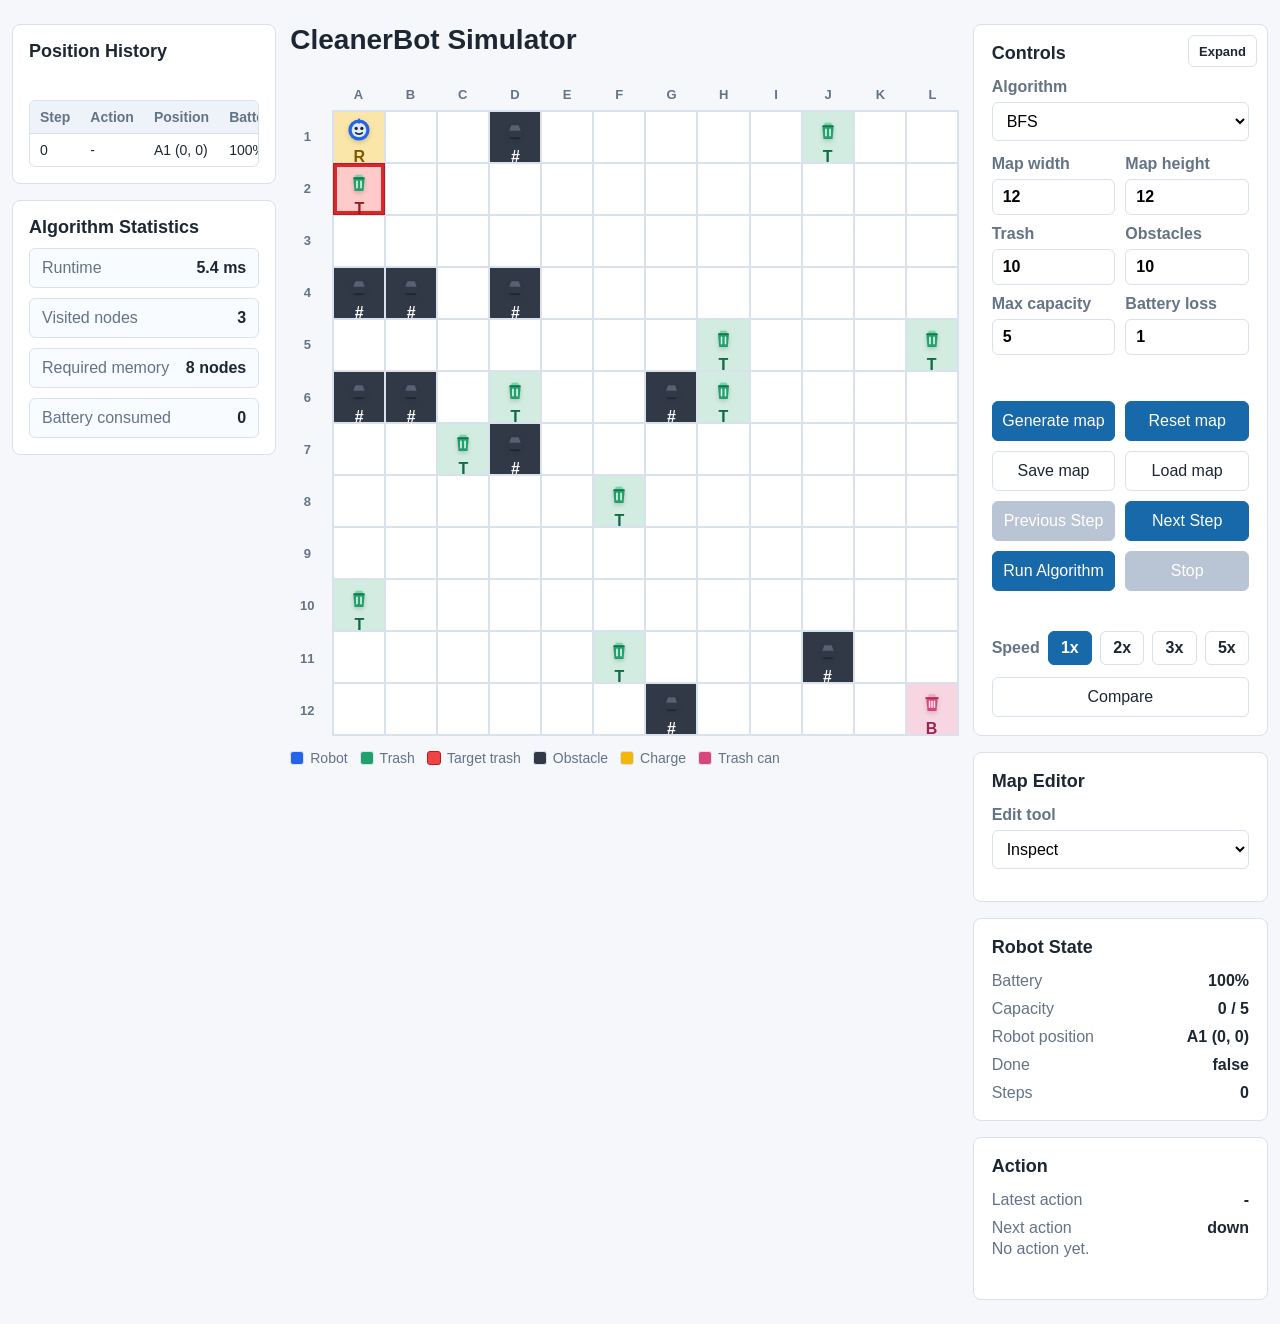
==== index.html @ c8a393cb "bug fix bfs visited nodes+ improve UI, save map, load map" ====
<!DOCTYPE html>
<html lang="vi">
<head>
  <meta charset="UTF-8">
  <meta name="viewport" content="width=device-width, initial-scale=1.0">
  <title>CleanerBot AI Simulator</title>
  <link rel="stylesheet" href="style.css">
</head>
<body>
  <main class="app-shell">
    <aside class="insights-panel" aria-label="History and algorithm statistics">
      <section class="history-panel" aria-label="Robot position history">
        <h2>Position History</h2>
        <p id="positionHistorySummary" class="history-summary"></p>
        <div id="positionHistoryWrap" class="history-table-wrap">
          <table class="history-table">
            <thead>
              <tr>
                <th>Step</th>
                <th>Action</th>
                <th>Position</th>
                <th>Battery</th>
                <th>Cap.</th>
              </tr>
            </thead>
            <tbody id="positionHistoryBody">
              <tr>
                <td colspan="5">No history yet.</td>
              </tr>
            </tbody>
          </table>
        </div>
      </section>

      <section class="history-panel metrics-panel" aria-label="Algorithm statistics">
        <h2>Algorithm Statistics</h2>
        <dl class="stats-list algorithm-metrics">
          <div>
            <dt>Runtime</dt>
            <dd id="runtimeValue">0 ms</dd>
          </div>
          <div>
            <dt>Visited nodes</dt>
            <dd id="visitedNodesValue">0</dd>
          </div>
          <div>
            <dt>Required memory</dt>
            <dd id="requiredMemoryValue">0 nodes</dd>
          </div>
          <div>
            <dt>Battery consumed</dt>
            <dd id="batteryConsumedValue">0</dd>
          </div>
        </dl>
      </section>
    </aside>

    <section class="map-section" aria-label="Simulation map">
      <div class="section-header">
        <div>
          <h1>CleanerBot Simulator</h1>
          <p id="moduleWarning" class="module-warning">
            JavaScript module chua chay. Hay mo bang Live Server thay vi mo truc tiep file HTML.
          </p>
        </div>
      </div>

      <div class="map-layout" aria-label="Grid map with coordinates">
        <div class="map-corner-label" aria-hidden="true"></div>
        <div id="gridColumnLabels" class="map-axis map-axis-columns" aria-hidden="true"></div>
        <div id="gridRowLabels" class="map-axis map-axis-rows" aria-hidden="true"></div>
        <div id="gridMap" class="grid-map" aria-label="Grid map"></div>
      </div>

      <div class="legend" aria-label="Map legend">
        <span><i class="legend-box robot"></i>Robot</span>
        <span><i class="legend-box trash"></i>Trash</span>
        <span><i class="legend-box target-trash"></i>Target trash</span>
        <span><i class="legend-box obstacle"></i>Obstacle</span>
        <span><i class="legend-box charger"></i>Charge</span>
        <span><i class="legend-box trash-can"></i>Trash can</span>
      </div>
    </section>

    <aside class="control-panel" aria-label="Controls">
      <section class="panel-block controls-block">
        <div class="controls-config-region">
          <h2>Controls</h2>
          <button
            id="traceToggleButton"
            class="secondary-button trace-toggle-button"
            type="button"
            aria-expanded="false"
            aria-controls="tracePopup"
          >
            Expand
          </button>

          <label for="algorithmSelect">Algorithm</label>
          <select id="algorithmSelect"></select>

          <div class="settings-grid">
            <label>
              Map width
              <input id="mapWidthInput" type="number" min="4" max="20" value="8">
            </label>
            <label>
              Map height
              <input id="mapHeightInput" type="number" min="4" max="20" value="8">
            </label>
            <label>
              Trash
              <input id="trashCountInput" type="number" min="0" max="57" value="4">
            </label>
            <label>
              Obstacles
              <input id="obstacleCountInput" type="number" min="0" max="62" value="5">
            </label>
            <label>
              Max capacity
              <input id="maxCapacityInput" type="number" min="1" max="20" value="5">
            </label>
            <label>
              Battery loss
              <input id="batteryLossInput" type="number" min="0" max="100" step="0.5" value="1">
            </label>
          </div>

          <section
            id="tracePopup"
            class="history-panel trace-panel trace-popup"
            aria-label="Algorithm traversal log"
            hidden
          >
            <h2>Algorithm Trace</h2>
            <p id="heuristicDescription" class="trace-help">Heuristic: not available.</p>
            <div id="algorithmTrace" class="trace-log">
              <p class="trace-empty">No trace yet.</p>
            </div>
          </section>
        </div>

        <div class="button-grid">
          <button id="generateButton" type="button">Generate map</button>
          <button id="resetButton" type="button">Reset map</button>
          <button id="saveMapButton" class="secondary-button" type="button">Save map</button>
          <button id="loadMapButton" class="secondary-button" type="button">Load map</button>
          <button id="previousStepButton" type="button">Previous Step</button>
          <button id="nextStepButton" type="button">Next Step</button>
          <button id="runButton" type="button">Run Algorithm</button>
          <button id="stopButton" type="button">Stop</button>
        </div>
        <input id="loadMapInput" type="file" accept=".json,application/json" hidden>
        <p id="mapStorageStatus" class="map-storage-status" role="status" aria-live="polite"></p>

        <div class="speed-controls" aria-label="Run speed">
          <span>Speed</span>
          <button class="speed-button active" type="button" data-speed="1">1x</button>
          <button class="speed-button" type="button" data-speed="2">2x</button>
          <button class="speed-button" type="button" data-speed="3">3x</button>
          <button class="speed-button" type="button" data-speed="5">5x</button>
        </div>

        <form
          id="compareForm"
          class="compare-form"
          action="compare.html"
          method="get"
          target="_blank"
          rel="noopener"
        >
          <input id="compareStateKeyInput" type="hidden" name="stateKey">
          <button id="compareButton" class="secondary-button compare-button" type="submit">Compare</button>
        </form>
      </section>

      <section class="panel-block">
        <h2>Map Editor</h2>

        <label for="editToolSelect">Edit tool</label>
        <select id="editToolSelect">
          <option value="inspect">Inspect</option>
          <option value="empty">Empty</option>
          <option value="trash">Trash</option>
          <option value="obstacle">Obstacle</option>
          <option value="charger">Charging station</option>
          <option value="trash_can">Trash can</option>
          <option value="robot_start">Robot start</option>
        </select>
      </section>

      <section class="panel-block">
        <h2>Robot State</h2>
        <dl class="stats-list">
          <div>
            <dt>Battery</dt>
            <dd id="batteryValue">-</dd>
          </div>
          <div>
            <dt>Capacity</dt>
            <dd id="capacityValue">-</dd>
          </div>
          <div>
            <dt>Robot position</dt>
            <dd id="positionValue">-</dd>
          </div>
          <div>
            <dt>Done</dt>
            <dd id="doneValue">-</dd>
          </div>
          <div>
            <dt>Steps</dt>
            <dd id="stepsValue">-</dd>
          </div>
        </dl>
      </section>

      <section class="panel-block">
        <h2>Action</h2>
        <dl class="stats-list">
          <div>
            <dt>Latest action</dt>
            <dd id="latestActionValue">-</dd>
          </div>
          <div>
            <dt>Next action</dt>
            <dd id="nextActionValue">-</dd>
          </div>
        </dl>
        <p id="latestLog" class="latest-log">No action yet.</p>
      </section>
    </aside>
  </main>

  <dialog id="saveMapDialog" class="map-dialog" aria-labelledby="saveMapDialogTitle">
    <form id="saveMapForm">
      <h2 id="saveMapDialogTitle">Save current map</h2>
      <label for="saveMapNameInput">Map name</label>
      <input
        id="saveMapNameInput"
        type="text"
        maxlength="80"
        autocomplete="off"
        required
      >
      <div class="dialog-actions">
        <button id="cancelSaveMapButton" class="secondary-button" type="button">Cancel</button>
        <button type="submit">Download JSON</button>
      </div>
    </form>
  </dialog>

  <script type="module" src="js/main.js"></script>
</body>
</html>
---- style.css ----
:root {
  --bg: #f5f7fb;
  --surface: #ffffff;
  --surface-soft: #f8fbff;
  --border: #d9e1ec;
  --text: #1d2733;
  --muted: #657386;
  --primary: #1769aa;
  --primary-dark: #0f4d7d;
  --robot: #2563eb;
  --trash: #22a06b;
  --obstacle: #313846;
  --charger: #f2b705;
  --trash-can: #d9467a;
}

* {
  box-sizing: border-box;
}

body {
  margin: 0;
  min-height: 100vh;
  color: var(--text);
  background: var(--bg);
  font-family: Arial, Helvetica, sans-serif;
}

button,
select,
input {
  font: inherit;
}

body.js-ready .module-warning {
  display: none;
}

.app-shell {
  display: grid;
  grid-template-columns:
    minmax(240px, 0.85fr)
    minmax(560px, 2.15fr)
    minmax(280px, 0.95fr);
  grid-template-areas: "insights map controls";
  align-items: start;
  gap: 14px;
  width: min(1800px, calc(100vw - 24px));
  margin: 0 auto;
  padding: 24px 0;
}

.map-section,
.control-panel,
.insights-panel,
.trace-panel {
  min-width: 0;
}

.insights-panel {
  grid-area: insights;
  display: flex;
  flex-direction: column;
  gap: 16px;
}

.map-section {
  grid-area: map;
}

.control-panel {
  grid-area: controls;
}

.section-header,
.compare-toolbar {
  display: flex;
  align-items: flex-start;
  justify-content: space-between;
  gap: 16px;
  margin-bottom: 16px;
}

h1,
h2,
h3,
p {
  margin-top: 0;
}

h1 {
  margin-bottom: 6px;
  font-size: 28px;
}

h2 {
  margin-bottom: 14px;
  font-size: 18px;
}

h3 {
  margin-bottom: 10px;
  font-size: 16px;
}

.section-header p,
.latest-log,
.stats-list dt,
.trace-help,
.compare-card-subtitle,
.mini-log,
.axis-label {
  color: var(--muted);
}

.module-warning {
  max-width: 640px;
  margin: 10px 0 0;
  padding: 10px 12px;
  border: 1px solid #e8c15f;
  border-radius: 6px;
  color: #624400;
  background: #fff6d7;
  font-size: 14px;
}

.status-badge {
  flex: 0 0 auto;
  padding: 8px 12px;
  border: 1px solid var(--border);
  border-radius: 999px;
  background: var(--surface);
  font-weight: 700;
}

.map-layout {
  display: grid;
  grid-template-columns: 34px minmax(0, 1fr);
  grid-template-rows: 24px auto;
  gap: 8px;
  width: 100%;
  max-width: none;
}

.map-corner-label {
  border-radius: 6px;
  background: transparent;
}

.map-axis {
  display: grid;
}

.map-axis-columns {
  align-items: end;
}

.map-axis-rows {
  align-items: stretch;
}

.axis-label {
  display: grid;
  place-items: center;
  min-width: 0;
  min-height: 0;
  font-size: 13px;
  font-weight: 700;
}

.grid-map {
  display: grid;
  width: 100%;
  aspect-ratio: 1 / 1;
  border: 1px solid var(--border);
  background: var(--surface);
}

.cell {
  position: relative;
  display: grid;
  min-width: 0;
  min-height: 0;
  place-items: center;
  border: 1px solid var(--border);
  font-weight: 700;
  cursor: pointer;
  user-select: none;
}

.cell.has-icon::after {
  content: none;
}

.cell-icon {
  width: min(72%, 46px);
  height: min(72%, 46px);
  max-width: 100%;
  max-height: 100%;
  object-fit: contain;
  filter: drop-shadow(0 2px 2px rgb(29 39 51 / 20%));
  pointer-events: none;
}

.cell:hover {
  outline: 2px solid var(--primary);
  outline-offset: -2px;
}

.cell.robot {
  background: color-mix(in srgb, var(--robot) 18%, white);
  color: var(--robot);
}

.cell.trash {
  background: color-mix(in srgb, var(--trash) 20%, white);
  color: #0f6b45;
}

.cell.obstacle {
  background: var(--obstacle);
  color: white;
}

.cell.charger {
  background: color-mix(in srgb, var(--charger) 35%, white);
  color: #7a5900;
}

.cell.trash-can {
  background: color-mix(in srgb, var(--trash-can) 22%, white);
  color: #9a2550;
}

.cell.robot::after {
  content: "R";
}

.cell.trash::after {
  content: "T";
}

.cell.obstacle::after {
  content: "#";
}

.cell.charger::after {
  content: "C";
}

.cell.trash-can::after {
  content: "B";
}

.cell.robot.trash::after,
.cell.robot.charger::after,
.cell.robot.trash-can::after {
  content: "R";
}

.cell.target-trash {
  border-color: #b91c1c;
  color: #991b1b;
  background: #fecaca;
  box-shadow: inset 0 0 0 3px #dc2626;
}

.legend {
  display: flex;
  flex-wrap: wrap;
  gap: 12px;
  margin-top: 14px;
  color: var(--muted);
  font-size: 14px;
}

.legend span {
  display: inline-flex;
  align-items: center;
  gap: 6px;
}

.legend-box {
  width: 14px;
  height: 14px;
  border-radius: 3px;
  border: 1px solid var(--border);
}

.legend-box.robot {
  background: var(--robot);
}

.legend-box.trash {
  background: var(--trash);
}

.legend-box.target-trash {
  border-color: #b91c1c;
  background: #ef4444;
}

.legend-box.obstacle {
  background: var(--obstacle);
}

.legend-box.charger {
  background: var(--charger);
}

.legend-box.trash-can {
  background: var(--trash-can);
}

.history-panel {
  width: 100%;
  max-width: none;
  margin-top: 0;
  padding: 16px;
  border: 1px solid var(--border);
  border-radius: 8px;
  background: var(--surface);
}

.history-panel h2 {
  margin-bottom: 10px;
}

.history-summary {
  min-height: 18px;
  margin-bottom: 10px;
  color: var(--muted);
  font-size: 14px;
}

.history-table-wrap {
  max-height: min(46vh, 420px);
  overflow: auto;
  border: 1px solid var(--border);
  border-radius: 6px;
}

.history-table {
  width: 100%;
  border-collapse: collapse;
  font-size: 14px;
}

.history-table th,
.history-table td {
  padding: 8px 10px;
  border-bottom: 1px solid var(--border);
  text-align: left;
  white-space: nowrap;
}

.history-table th {
  position: sticky;
  top: 0;
  background: #eef3f9;
  color: var(--muted);
  font-weight: 700;
}

.history-table tr:last-child td {
  border-bottom: 0;
}

.algorithm-metrics {
  grid-template-columns: 1fr;
}

.algorithm-metrics div,
.compare-metrics div {
  padding: 10px 12px;
  border: 1px solid var(--border);
  border-radius: 6px;
  background: var(--surface-soft);
}

.trace-panel {
  padding-bottom: 14px;
}

.trace-help {
  margin-bottom: 10px;
  font-size: 14px;
}

.trace-log {
  max-height: min(72vh, 720px);
  overflow: auto;
  padding: 12px;
  border: 1px solid var(--border);
  border-radius: 6px;
  background: #f9fbfd;
}

.trace-entry {
  padding: 10px 0;
  border-bottom: 1px solid #e8eef5;
}

.trace-entry:last-child {
  border-bottom: 0;
}

.trace-title {
  margin: 0 0 6px;
  font-weight: 700;
}

.trace-line {
  margin: 2px 0;
  font-family: "Courier New", Courier, monospace;
  font-size: 13px;
  line-height: 1.5;
}

.trace-empty {
  margin: 0;
  color: var(--muted);
}

.control-panel {
  display: flex;
  flex-direction: column;
  gap: 16px;
}

.controls-block {
  position: relative;
}

.controls-config-region {
  position: relative;
  margin: -18px -18px 14px;
  padding: 18px;
}

.controls-config-region > h2 {
  padding-right: 84px;
}

.trace-toggle-button {
  position: absolute;
  top: 10px;
  right: 10px;
  z-index: 3;
  min-height: 32px;
  padding: 5px 10px;
  font-size: 13px;
  font-weight: 700;
}

.app-shell .trace-popup {
  position: absolute;
  z-index: 2;
  inset: 0;
  display: flex;
  flex-direction: column;
  padding: 16px;
  border-radius: 8px 8px 0 0;
  box-shadow: 0 12px 28px rgb(29 39 51 / 18%);
}

.app-shell .trace-popup[hidden] {
  display: none;
}

.app-shell .trace-popup h2 {
  flex: 0 0 auto;
  padding-right: 70px;
}

.app-shell .trace-popup .trace-help {
  flex: 0 0 auto;
}

.app-shell .trace-popup .trace-log {
  flex: 1 1 auto;
  min-height: 0;
  max-height: none;
}

.panel-block,
.compare-card,
.compare-shell {
  border: 1px solid var(--border);
  border-radius: 8px;
  background: var(--surface);
}

.panel-block {
  padding: 18px;
}

label {
  display: block;
  margin-bottom: 6px;
  color: var(--muted);
  font-weight: 700;
}

select {
  width: 100%;
  margin-bottom: 14px;
  padding: 9px 10px;
  border: 1px solid var(--border);
  border-radius: 6px;
  background: white;
}

.settings-grid {
  display: grid;
  grid-template-columns: 1fr 1fr;
  gap: 10px;
  margin-bottom: 14px;
}

.settings-grid label {
  margin-bottom: 0;
}

input {
  width: 100%;
  margin-top: 6px;
  padding: 8px 10px;
  border: 1px solid var(--border);
  border-radius: 6px;
}

.button-grid {
  display: grid;
  grid-template-columns: 1fr 1fr;
  gap: 10px;
}

button {
  min-height: 40px;
  border: 1px solid var(--primary);
  border-radius: 6px;
  color: white;
  background: var(--primary);
  cursor: pointer;
}

button:hover {
  background: var(--primary-dark);
}

button:disabled {
  border-color: #b9c5d4;
  background: #b9c5d4;
  cursor: not-allowed;
}

.secondary-button {
  border-color: var(--border);
  color: var(--text);
  background: white;
}

.secondary-button:hover {
  border-color: var(--primary);
  color: white;
  background: var(--primary);
}

.compare-form {
  margin-top: 12px;
}

.compare-button {
  width: 100%;
}

.map-storage-status {
  min-height: 18px;
  margin: 10px 0 0;
  color: var(--muted);
  font-size: 13px;
  line-height: 1.35;
}

.map-storage-status.error {
  color: #b42318;
}

.map-dialog {
  width: min(420px, calc(100vw - 32px));
  padding: 20px;
  border: 1px solid var(--border);
  border-radius: 10px;
  color: var(--text);
  background: var(--surface);
  box-shadow: 0 20px 60px rgb(29 39 51 / 28%);
}

.map-dialog::backdrop {
  background: rgb(29 39 51 / 42%);
}

.map-dialog h2 {
  margin-bottom: 16px;
}

.map-dialog input {
  margin-bottom: 18px;
}

.dialog-actions {
  display: grid;
  grid-template-columns: 1fr 1fr;
  gap: 10px;
}

.speed-controls {
  display: grid;
  grid-template-columns: auto repeat(4, 1fr);
  align-items: center;
  gap: 8px;
  margin-top: 12px;
  color: var(--muted);
  font-weight: 700;
}

.speed-button {
  min-height: 34px;
  padding: 0 8px;
  border-color: var(--border);
  color: var(--text);
  background: white;
}

.speed-button:hover,
.speed-button.active {
  border-color: var(--primary);
  color: white;
  background: var(--primary);
}

.stats-list {
  display: grid;
  gap: 10px;
  margin: 0;
}

.stats-list div {
  display: flex;
  align-items: center;
  justify-content: space-between;
  gap: 12px;
}

.stats-list dt,
.stats-list dd {
  margin: 0;
}

.stats-list dd {
  font-weight: 700;
  text-align: right;
}

.latest-log,
.mini-log {
  min-height: 44px;
  margin-bottom: 0;
  line-height: 1.45;
}

.compare-page main {
  width: min(1320px, calc(100vw - 32px));
  margin: 0 auto;
  padding: 24px 0 32px;
}

.compare-shell {
  padding: 20px;
}

.compare-actions {
  display: flex;
  gap: 10px;
  flex-wrap: wrap;
}

.compare-grid {
  display: grid;
  grid-template-columns: repeat(2, minmax(0, 1fr));
  gap: 18px;
}

.compare-card {
  padding: 16px;
}

.compare-card h2 {
  margin-bottom: 4px;
}

.compare-card-subtitle {
  margin-bottom: 12px;
  font-size: 14px;
}

.compare-card .map-layout {
  width: 100%;
  max-width: none;
}

.compare-card .history-panel,
.compare-card .trace-panel {
  width: 100%;
  max-width: none;
}

.compare-card .cell {
  cursor: default;
}

.compare-card .cell:hover {
  outline: none;
}

.compare-metrics {
  grid-template-columns: 1fr 1fr;
  margin-top: 14px;
}

.mini-log {
  margin-top: 12px;
  padding: 10px 12px;
  border: 1px solid var(--border);
  border-radius: 6px;
  background: var(--surface-soft);
}

@media (max-width: 1180px) {
  .app-shell {
    grid-template-columns: repeat(2, minmax(0, 1fr));
    grid-template-areas:
      "map map"
      "insights controls";
    width: min(960px, calc(100vw - 24px));
  }
}

@media (max-width: 880px) {
  .map-layout,
  .history-panel {
    width: 100%;
    max-width: none;
  }

  .algorithm-metrics,
  .compare-metrics {
    grid-template-columns: 1fr;
  }

  .compare-grid {
    grid-template-columns: 1fr;
  }
}

@media (max-width: 720px) {
  .app-shell {
    grid-template-columns: 1fr;
    grid-template-areas:
      "map"
      "insights"
      "controls";
  }
}
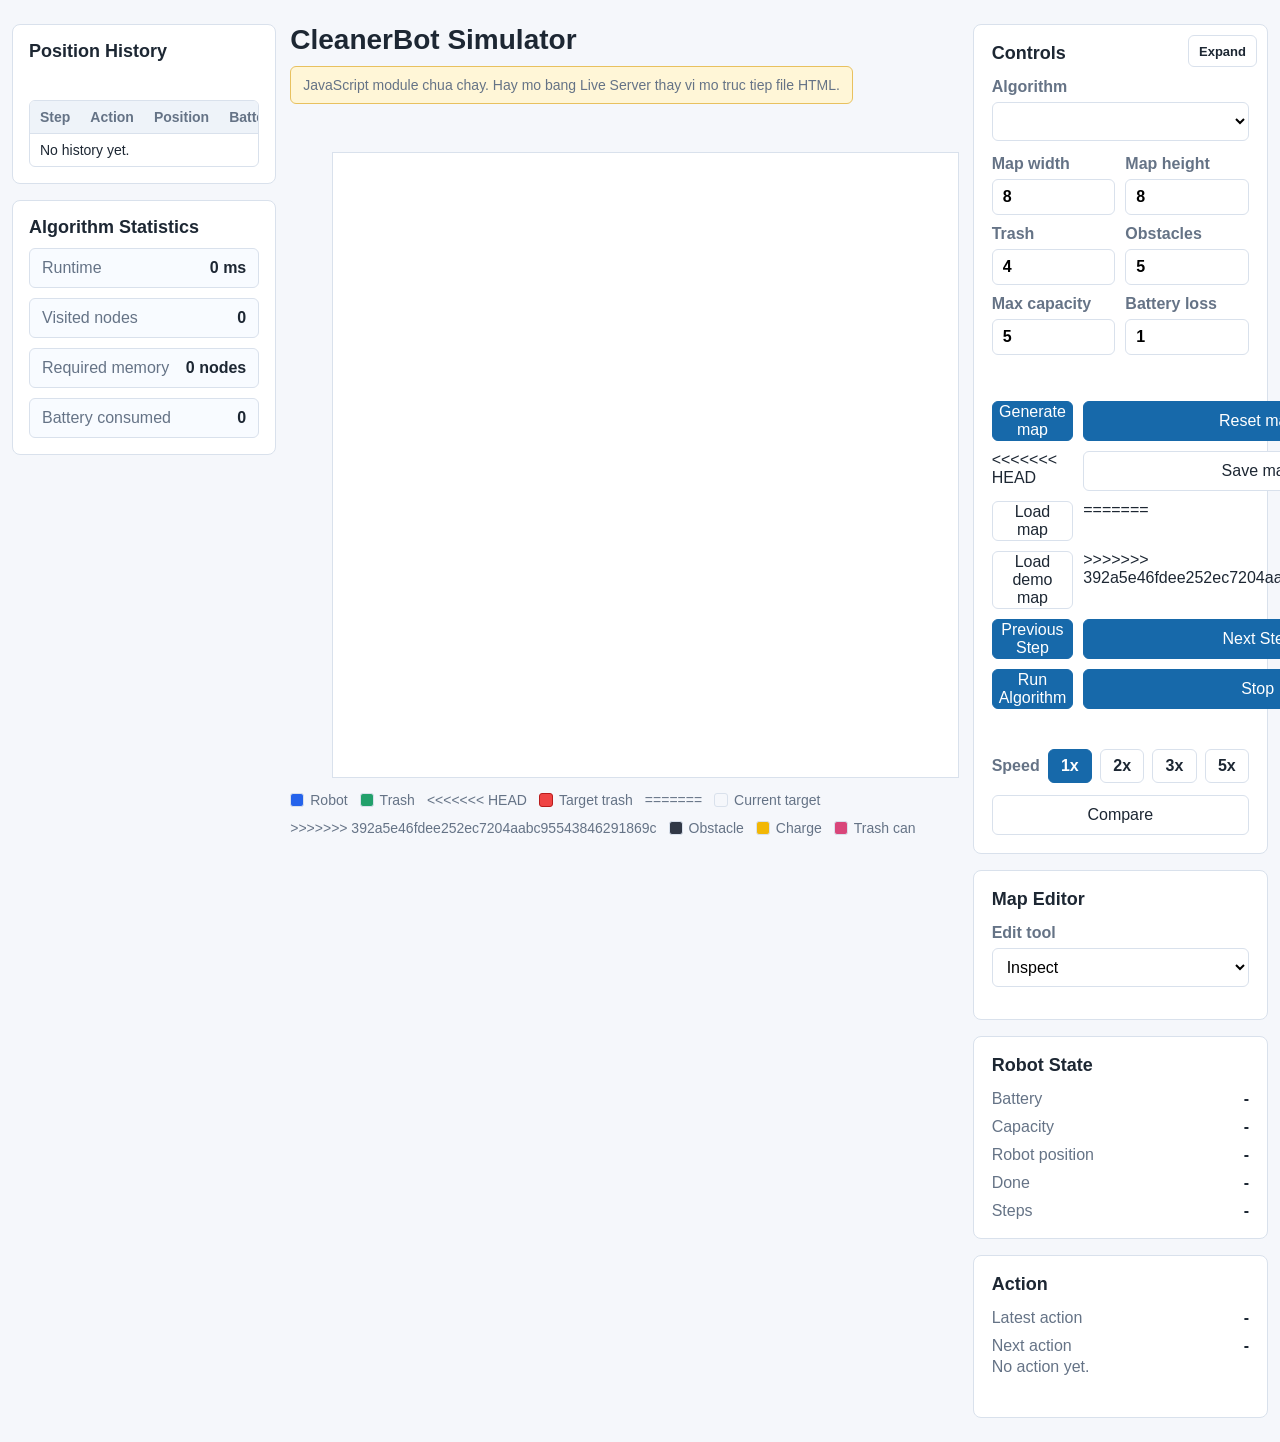
==== commit 0f9562a3: "bug fix bfs visited nodes+ improve UI, save map, load map" ====
--- a/index.html
+++ b/index.html
@@ -75,7 +75,11 @@
       <div class="legend" aria-label="Map legend">
         <span><i class="legend-box robot"></i>Robot</span>
         <span><i class="legend-box trash"></i>Trash</span>
+<<<<<<< HEAD
         <span><i class="legend-box target-trash"></i>Target trash</span>
+=======
+        <span><i class="legend-box current-target"></i>Current target</span>
+>>>>>>> 392a5e46fdee252ec7204aabc95543846291869c
         <span><i class="legend-box obstacle"></i>Obstacle</span>
         <span><i class="legend-box charger"></i>Charge</span>
         <span><i class="legend-box trash-can"></i>Trash can</span>
@@ -143,8 +147,12 @@
         <div class="button-grid">
           <button id="generateButton" type="button">Generate map</button>
           <button id="resetButton" type="button">Reset map</button>
+<<<<<<< HEAD
           <button id="saveMapButton" class="secondary-button" type="button">Save map</button>
           <button id="loadMapButton" class="secondary-button" type="button">Load map</button>
+=======
+          <button id="loadDemoMapButton" class="secondary-button" type="button">Load demo map</button>
+>>>>>>> 392a5e46fdee252ec7204aabc95543846291869c
           <button id="previousStepButton" type="button">Previous Step</button>
           <button id="nextStepButton" type="button">Next Step</button>
           <button id="runButton" type="button">Run Algorithm</button>
--- a/style.css
+++ b/style.css
@@ -217,6 +217,13 @@
   color: #0f6b45;
 }
 
+.cell.trash.current-target {
+  background: #fde68a;
+  color: #854d0e;
+  outline: 3px solid #f59e0b;
+  outline-offset: -3px;
+}
+
 .cell.obstacle {
   background: var(--obstacle);
   color: white;
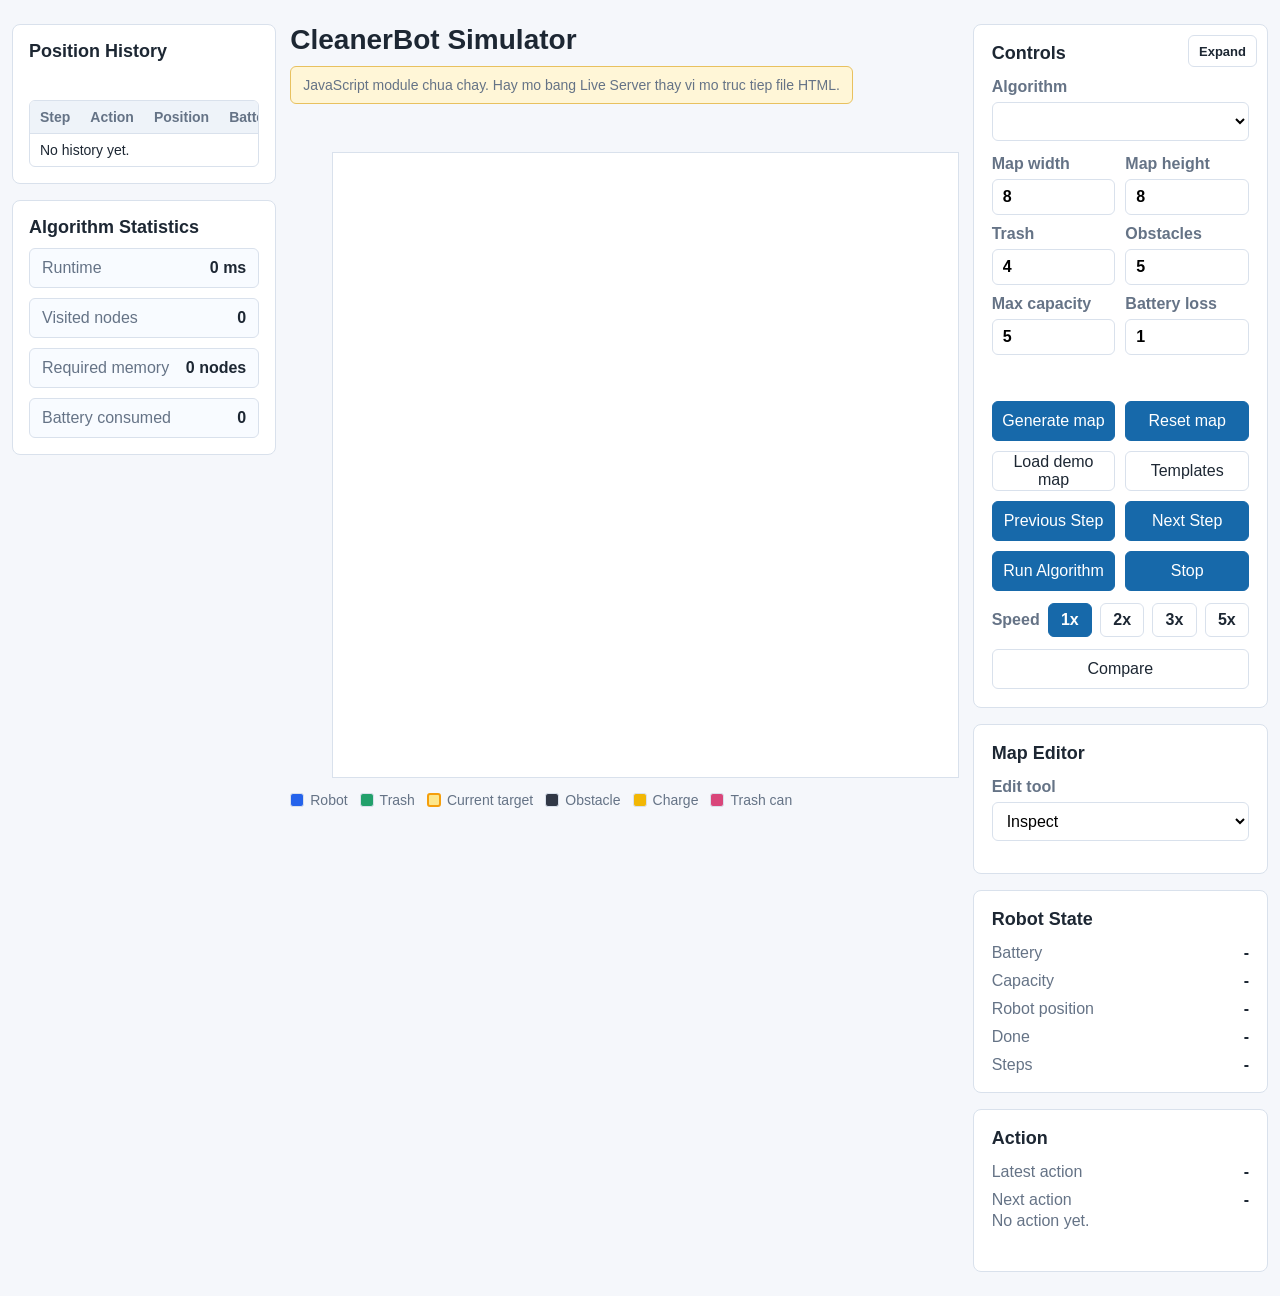
==== commit 54a4a934: "done" ====
--- a/index.html
+++ b/index.html
@@ -75,11 +75,7 @@
       <div class="legend" aria-label="Map legend">
         <span><i class="legend-box robot"></i>Robot</span>
         <span><i class="legend-box trash"></i>Trash</span>
-<<<<<<< HEAD
-        <span><i class="legend-box target-trash"></i>Target trash</span>
-=======
         <span><i class="legend-box current-target"></i>Current target</span>
->>>>>>> 392a5e46fdee252ec7204aabc95543846291869c
         <span><i class="legend-box obstacle"></i>Obstacle</span>
         <span><i class="legend-box charger"></i>Charge</span>
         <span><i class="legend-box trash-can"></i>Trash can</span>
@@ -147,19 +143,13 @@
         <div class="button-grid">
           <button id="generateButton" type="button">Generate map</button>
           <button id="resetButton" type="button">Reset map</button>
-<<<<<<< HEAD
-          <button id="saveMapButton" class="secondary-button" type="button">Save map</button>
-          <button id="loadMapButton" class="secondary-button" type="button">Load map</button>
-=======
           <button id="loadDemoMapButton" class="secondary-button" type="button">Load demo map</button>
->>>>>>> 392a5e46fdee252ec7204aabc95543846291869c
+          <button id="templatesButton" class="secondary-button" type="button">Templates</button>
           <button id="previousStepButton" type="button">Previous Step</button>
           <button id="nextStepButton" type="button">Next Step</button>
           <button id="runButton" type="button">Run Algorithm</button>
           <button id="stopButton" type="button">Stop</button>
         </div>
-        <input id="loadMapInput" type="file" accept=".json,application/json" hidden>
-        <p id="mapStorageStatus" class="map-storage-status" role="status" aria-live="polite"></p>
 
         <div class="speed-controls" aria-label="Run speed">
           <span>Speed</span>
@@ -169,17 +159,7 @@
           <button class="speed-button" type="button" data-speed="5">5x</button>
         </div>
 
-        <form
-          id="compareForm"
-          class="compare-form"
-          action="compare.html"
-          method="get"
-          target="_blank"
-          rel="noopener"
-        >
-          <input id="compareStateKeyInput" type="hidden" name="stateKey">
-          <button id="compareButton" class="secondary-button compare-button" type="submit">Compare</button>
-        </form>
+        <button id="compareButton" class="secondary-button compare-button" type="button">Compare</button>
       </section>
 
       <section class="panel-block">
@@ -240,22 +220,52 @@
     </aside>
   </main>
 
-  <dialog id="saveMapDialog" class="map-dialog" aria-labelledby="saveMapDialogTitle">
-    <form id="saveMapForm">
-      <h2 id="saveMapDialogTitle">Save current map</h2>
-      <label for="saveMapNameInput">Map name</label>
-      <input
-        id="saveMapNameInput"
-        type="text"
-        maxlength="80"
-        autocomplete="off"
-        required
-      >
-      <div class="dialog-actions">
-        <button id="cancelSaveMapButton" class="secondary-button" type="button">Cancel</button>
-        <button type="submit">Download JSON</button>
-      </div>
-    </form>
+  <dialog id="templatesDialog" class="modal-dialog templates-dialog" aria-labelledby="templatesDialogTitle">
+    <div class="modal-header">
+      <h2 id="templatesDialogTitle">Templates</h2>
+      <button id="closeTemplatesButton" class="icon-button" type="button" aria-label="Close templates">X</button>
+    </div>
+    <div id="templatesList" class="templates-list" aria-live="polite"></div>
+    <div class="modal-actions">
+      <button id="addTemplateButton" type="button">Add</button>
+    </div>
+  </dialog>
+
+  <dialog id="saveTemplateDialog" class="modal-dialog save-template-dialog" aria-labelledby="saveTemplateDialogTitle">
+    <div class="modal-header">
+      <h2 id="saveTemplateDialogTitle">Save current map as template?</h2>
+      <button id="closeSaveTemplateButton" class="icon-button" type="button" aria-label="Close save template">X</button>
+    </div>
+    <label>
+      Template name
+      <input id="templateNameInput" type="text" maxlength="60" placeholder="My map">
+    </label>
+    <div class="template-settings-grid">
+      <label>
+        Robot capacity
+        <input id="templateCapacityInput" type="number" min="1" max="20" value="5">
+      </label>
+      <label>
+        Current battery %
+        <input id="templateBatteryInput" type="number" min="0" max="100" step="1" value="100">
+      </label>
+    </div>
+    <p id="saveTemplateMessage" class="dialog-message"></p>
+    <div class="modal-actions">
+      <button id="confirmSaveTemplateButton" type="button">Confirm</button>
+    </div>
+  </dialog>
+
+  <dialog id="deleteTemplateDialog" class="modal-dialog confirm-dialog" aria-labelledby="deleteTemplateDialogTitle">
+    <div class="modal-header">
+      <h2 id="deleteTemplateDialogTitle">Delete template?</h2>
+      <button id="closeDeleteTemplateButton" class="icon-button" type="button" aria-label="Close delete template">X</button>
+    </div>
+    <p id="deleteTemplateMessage" class="dialog-message">Are you sure you want to delete this map?</p>
+    <div class="modal-actions">
+      <button id="cancelDeleteTemplateButton" class="secondary-button" type="button">Cancel</button>
+      <button id="confirmDeleteTemplateButton" class="danger-button" type="button">Delete</button>
+    </div>
   </dialog>
 
   <script type="module" src="js/main.js"></script>
--- a/style.css
+++ b/style.css
@@ -265,13 +265,6 @@
   content: "R";
 }
 
-.cell.target-trash {
-  border-color: #b91c1c;
-  color: #991b1b;
-  background: #fecaca;
-  box-shadow: inset 0 0 0 3px #dc2626;
-}
-
 .legend {
   display: flex;
   flex-wrap: wrap;
@@ -302,9 +295,9 @@
   background: var(--trash);
 }
 
-.legend-box.target-trash {
-  border-color: #b91c1c;
-  background: #ef4444;
+.legend-box.current-target {
+  background: #fde68a;
+  border: 2px solid #f59e0b;
 }
 
 .legend-box.obstacle {
@@ -574,52 +567,144 @@
   background: var(--primary);
 }
 
-.compare-form {
-  margin-top: 12px;
-}
-
 .compare-button {
   width: 100%;
-}
-
-.map-storage-status {
-  min-height: 18px;
-  margin: 10px 0 0;
-  color: var(--muted);
-  font-size: 13px;
-  line-height: 1.35;
-}
-
-.map-storage-status.error {
-  color: #b42318;
-}
-
-.map-dialog {
-  width: min(420px, calc(100vw - 32px));
-  padding: 20px;
-  border: 1px solid var(--border);
-  border-radius: 10px;
+  margin-top: 12px;
+}
+
+.modal-dialog {
+  width: min(720px, calc(100vw - 32px));
+  max-height: min(760px, calc(100vh - 32px));
+  padding: 0;
+  border: 1px solid var(--border);
+  border-radius: 8px;
   color: var(--text);
   background: var(--surface);
-  box-shadow: 0 20px 60px rgb(29 39 51 / 28%);
-}
-
-.map-dialog::backdrop {
+  box-shadow: 0 24px 60px rgb(29 39 51 / 28%);
+}
+
+.modal-dialog::backdrop {
   background: rgb(29 39 51 / 42%);
 }
 
-.map-dialog h2 {
-  margin-bottom: 16px;
-}
-
-.map-dialog input {
-  margin-bottom: 18px;
-}
-
-.dialog-actions {
+.modal-header {
+  display: flex;
+  align-items: center;
+  justify-content: space-between;
+  gap: 12px;
+  padding: 16px 18px;
+  border-bottom: 1px solid var(--border);
+}
+
+.modal-header h2 {
+  margin: 0;
+}
+
+.icon-button {
+  display: inline-grid;
+  min-width: 36px;
+  min-height: 36px;
+  padding: 0 10px;
+  place-items: center;
+  border-color: var(--border);
+  color: var(--text);
+  background: white;
+  font-weight: 700;
+}
+
+.icon-button:hover {
+  border-color: var(--primary);
+  color: white;
+  background: var(--primary);
+}
+
+.templates-list {
+  display: grid;
+  gap: 12px;
+  max-height: min(54vh, 520px);
+  overflow: auto;
+  padding: 18px;
+}
+
+.templates-empty {
+  margin: 0;
+  color: var(--muted);
+}
+
+.template-tab {
+  display: grid;
+  grid-template-columns: minmax(0, 1fr) auto;
+  align-items: center;
+  gap: 12px;
+  min-height: 74px;
+  padding: 12px 14px;
+  border: 1px solid var(--border);
+  border-radius: 18px;
+  background: var(--surface-soft);
+}
+
+.template-tab-title {
+  min-width: 0;
+  margin: 0;
+  overflow: hidden;
+  font-weight: 700;
+  text-overflow: ellipsis;
+  white-space: nowrap;
+}
+
+.template-tab-actions {
+  display: flex;
+  align-items: center;
+  gap: 8px;
+}
+
+.play-template-button {
+  min-width: 58px;
+}
+
+.delete-template-button {
+  min-width: 40px;
+}
+
+.modal-actions {
+  display: flex;
+  justify-content: flex-end;
+  gap: 10px;
+  padding: 16px 18px;
+  border-top: 1px solid var(--border);
+}
+
+.save-template-dialog,
+.confirm-dialog {
+  width: min(560px, calc(100vw - 32px));
+}
+
+.save-template-dialog > label,
+.save-template-dialog .template-settings-grid,
+.save-template-dialog .dialog-message,
+.confirm-dialog .dialog-message {
+  margin: 18px 18px 0;
+}
+
+.template-settings-grid {
   display: grid;
   grid-template-columns: 1fr 1fr;
-  gap: 10px;
+  gap: 12px;
+}
+
+.dialog-message {
+  min-height: 20px;
+  color: var(--muted);
+}
+
+.danger-button {
+  border-color: #b42318;
+  background: #b42318;
+}
+
+.danger-button:hover {
+  border-color: #7a271a;
+  background: #7a271a;
 }
 
 .speed-controls {
@@ -779,4 +864,13 @@
       "insights"
       "controls";
   }
-}
+
+  .template-settings-grid,
+  .template-tab {
+    grid-template-columns: 1fr;
+  }
+
+  .template-tab-actions {
+    justify-content: flex-end;
+  }
+}
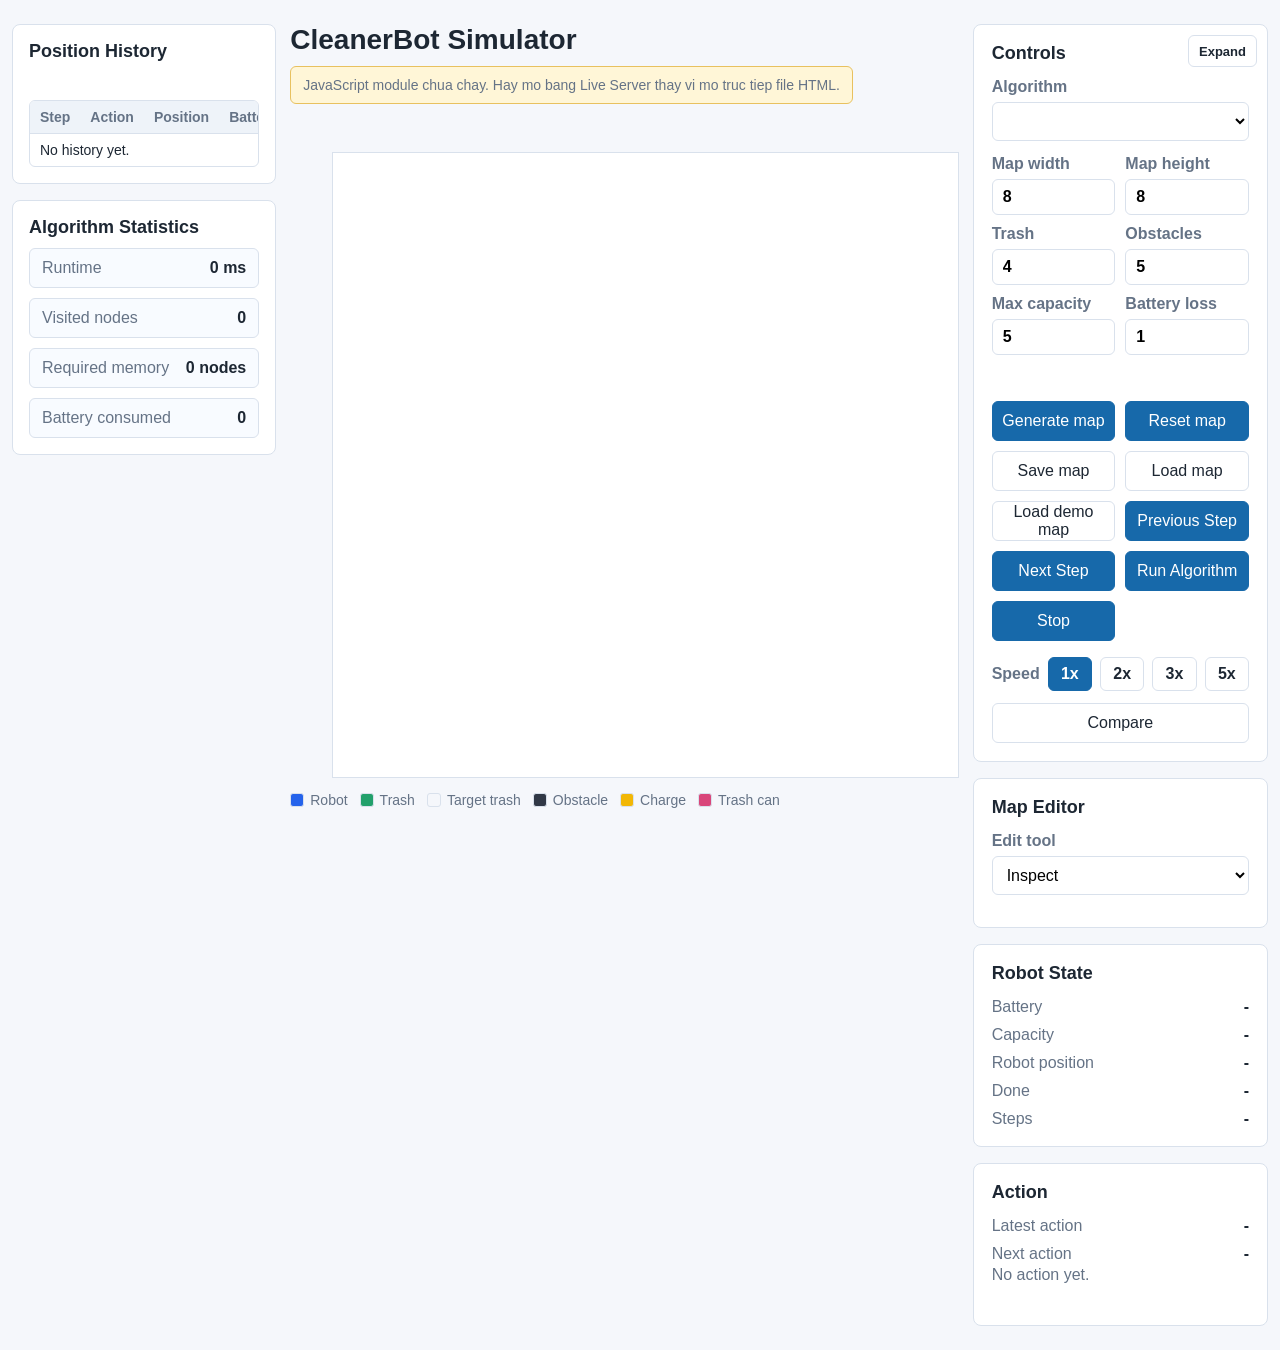
==== commit f334cea1: "bug fix bfs visited nodes+ improve UI, save map, load map" ====
--- a/index.html
+++ b/index.html
@@ -75,7 +75,7 @@
       <div class="legend" aria-label="Map legend">
         <span><i class="legend-box robot"></i>Robot</span>
         <span><i class="legend-box trash"></i>Trash</span>
-        <span><i class="legend-box current-target"></i>Current target</span>
+        <span><i class="legend-box target-trash"></i>Target trash</span>
         <span><i class="legend-box obstacle"></i>Obstacle</span>
         <span><i class="legend-box charger"></i>Charge</span>
         <span><i class="legend-box trash-can"></i>Trash can</span>
@@ -143,13 +143,16 @@
         <div class="button-grid">
           <button id="generateButton" type="button">Generate map</button>
           <button id="resetButton" type="button">Reset map</button>
+          <button id="saveMapButton" class="secondary-button" type="button">Save map</button>
+          <button id="loadMapButton" class="secondary-button" type="button">Load map</button>
           <button id="loadDemoMapButton" class="secondary-button" type="button">Load demo map</button>
-          <button id="templatesButton" class="secondary-button" type="button">Templates</button>
           <button id="previousStepButton" type="button">Previous Step</button>
           <button id="nextStepButton" type="button">Next Step</button>
           <button id="runButton" type="button">Run Algorithm</button>
           <button id="stopButton" type="button">Stop</button>
         </div>
+        <input id="loadMapInput" type="file" accept=".json,application/json" hidden>
+        <p id="mapStorageStatus" class="map-storage-status" role="status" aria-live="polite"></p>
 
         <div class="speed-controls" aria-label="Run speed">
           <span>Speed</span>
@@ -159,7 +162,17 @@
           <button class="speed-button" type="button" data-speed="5">5x</button>
         </div>
 
-        <button id="compareButton" class="secondary-button compare-button" type="button">Compare</button>
+        <form
+          id="compareForm"
+          class="compare-form"
+          action="compare.html"
+          method="get"
+          target="_blank"
+          rel="noopener"
+        >
+          <input id="compareStateKeyInput" type="hidden" name="stateKey">
+          <button id="compareButton" class="secondary-button compare-button" type="submit">Compare</button>
+        </form>
       </section>
 
       <section class="panel-block">
@@ -220,52 +233,22 @@
     </aside>
   </main>
 
-  <dialog id="templatesDialog" class="modal-dialog templates-dialog" aria-labelledby="templatesDialogTitle">
-    <div class="modal-header">
-      <h2 id="templatesDialogTitle">Templates</h2>
-      <button id="closeTemplatesButton" class="icon-button" type="button" aria-label="Close templates">X</button>
-    </div>
-    <div id="templatesList" class="templates-list" aria-live="polite"></div>
-    <div class="modal-actions">
-      <button id="addTemplateButton" type="button">Add</button>
-    </div>
-  </dialog>
-
-  <dialog id="saveTemplateDialog" class="modal-dialog save-template-dialog" aria-labelledby="saveTemplateDialogTitle">
-    <div class="modal-header">
-      <h2 id="saveTemplateDialogTitle">Save current map as template?</h2>
-      <button id="closeSaveTemplateButton" class="icon-button" type="button" aria-label="Close save template">X</button>
-    </div>
-    <label>
-      Template name
-      <input id="templateNameInput" type="text" maxlength="60" placeholder="My map">
-    </label>
-    <div class="template-settings-grid">
-      <label>
-        Robot capacity
-        <input id="templateCapacityInput" type="number" min="1" max="20" value="5">
-      </label>
-      <label>
-        Current battery %
-        <input id="templateBatteryInput" type="number" min="0" max="100" step="1" value="100">
-      </label>
-    </div>
-    <p id="saveTemplateMessage" class="dialog-message"></p>
-    <div class="modal-actions">
-      <button id="confirmSaveTemplateButton" type="button">Confirm</button>
-    </div>
-  </dialog>
-
-  <dialog id="deleteTemplateDialog" class="modal-dialog confirm-dialog" aria-labelledby="deleteTemplateDialogTitle">
-    <div class="modal-header">
-      <h2 id="deleteTemplateDialogTitle">Delete template?</h2>
-      <button id="closeDeleteTemplateButton" class="icon-button" type="button" aria-label="Close delete template">X</button>
-    </div>
-    <p id="deleteTemplateMessage" class="dialog-message">Are you sure you want to delete this map?</p>
-    <div class="modal-actions">
-      <button id="cancelDeleteTemplateButton" class="secondary-button" type="button">Cancel</button>
-      <button id="confirmDeleteTemplateButton" class="danger-button" type="button">Delete</button>
-    </div>
+  <dialog id="saveMapDialog" class="map-dialog" aria-labelledby="saveMapDialogTitle">
+    <form id="saveMapForm">
+      <h2 id="saveMapDialogTitle">Save current map</h2>
+      <label for="saveMapNameInput">Map name</label>
+      <input
+        id="saveMapNameInput"
+        type="text"
+        maxlength="80"
+        autocomplete="off"
+        required
+      >
+      <div class="dialog-actions">
+        <button id="cancelSaveMapButton" class="secondary-button" type="button">Cancel</button>
+        <button type="submit">Download JSON</button>
+      </div>
+    </form>
   </dialog>
 
   <script type="module" src="js/main.js"></script>
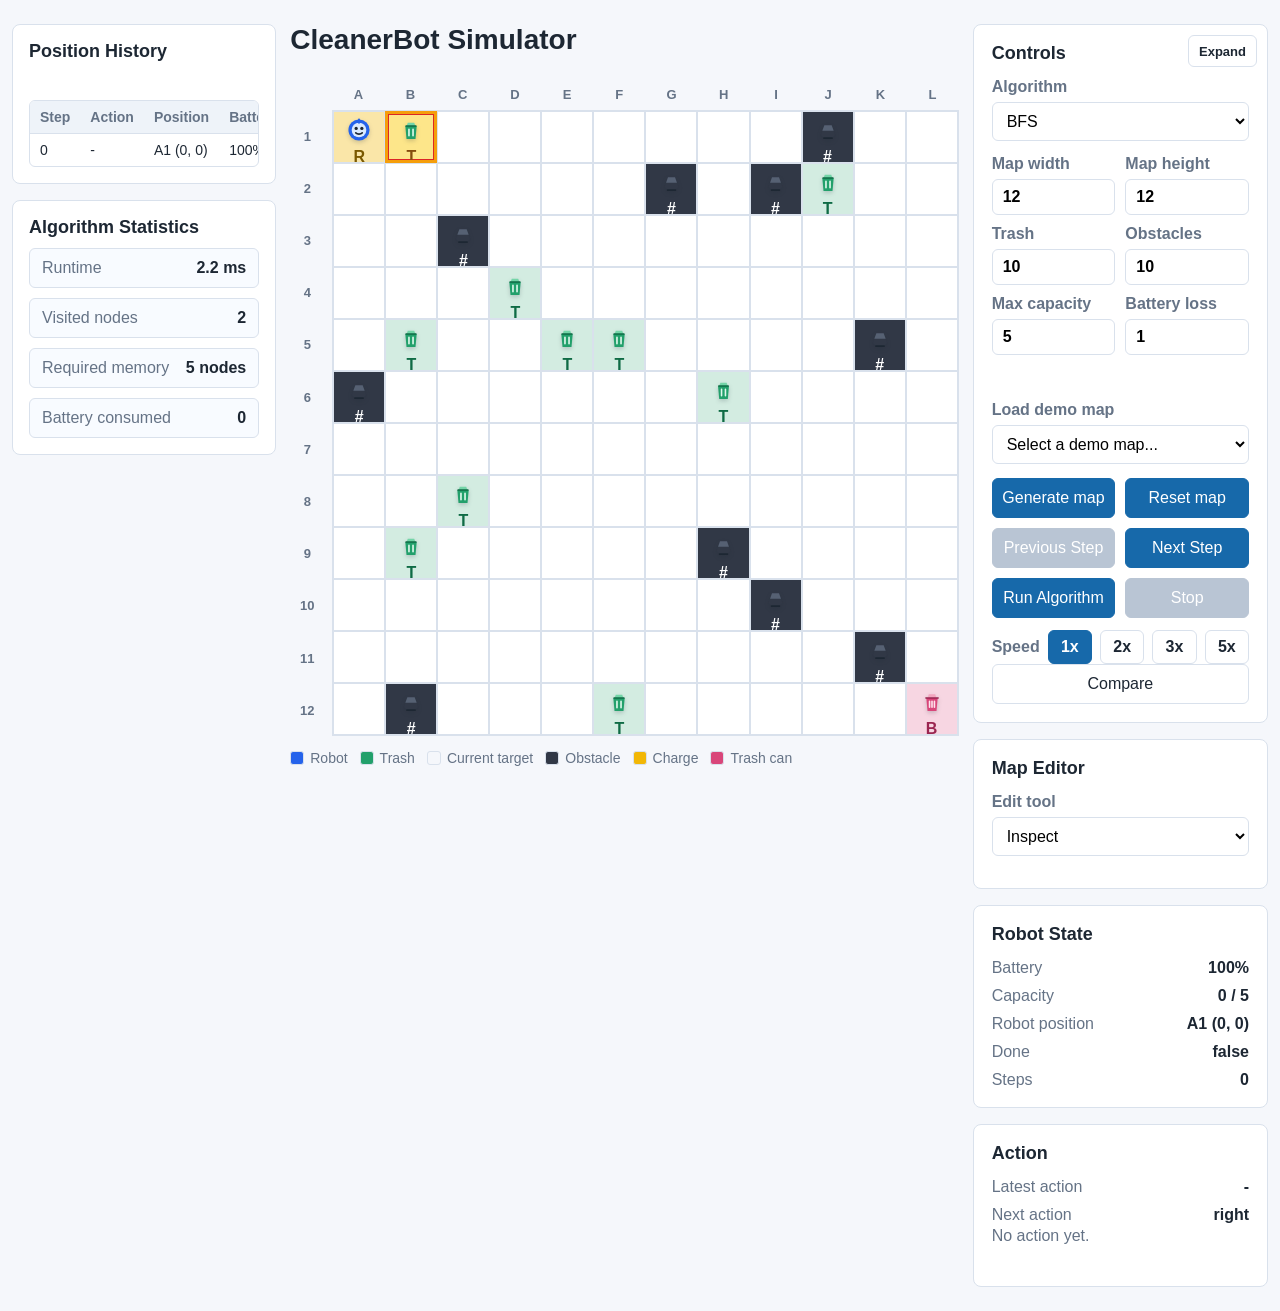
==== commit 82643847: "tao 5 map demo" ====
--- a/index.html
+++ b/index.html
@@ -75,7 +75,7 @@
       <div class="legend" aria-label="Map legend">
         <span><i class="legend-box robot"></i>Robot</span>
         <span><i class="legend-box trash"></i>Trash</span>
-        <span><i class="legend-box target-trash"></i>Target trash</span>
+        <span><i class="legend-box current-target"></i>Current target</span>
         <span><i class="legend-box obstacle"></i>Obstacle</span>
         <span><i class="legend-box charger"></i>Charge</span>
         <span><i class="legend-box trash-can"></i>Trash can</span>
@@ -140,19 +140,19 @@
           </section>
         </div>
 
+        <label for="demoMapSelect">Load demo map</label>
+        <select id="demoMapSelect">
+          <option value="">Select a demo map...</option>
+        </select>
+
         <div class="button-grid">
           <button id="generateButton" type="button">Generate map</button>
           <button id="resetButton" type="button">Reset map</button>
-          <button id="saveMapButton" class="secondary-button" type="button">Save map</button>
-          <button id="loadMapButton" class="secondary-button" type="button">Load map</button>
-          <button id="loadDemoMapButton" class="secondary-button" type="button">Load demo map</button>
           <button id="previousStepButton" type="button">Previous Step</button>
           <button id="nextStepButton" type="button">Next Step</button>
           <button id="runButton" type="button">Run Algorithm</button>
           <button id="stopButton" type="button">Stop</button>
         </div>
-        <input id="loadMapInput" type="file" accept=".json,application/json" hidden>
-        <p id="mapStorageStatus" class="map-storage-status" role="status" aria-live="polite"></p>
 
         <div class="speed-controls" aria-label="Run speed">
           <span>Speed</span>
@@ -162,17 +162,7 @@
           <button class="speed-button" type="button" data-speed="5">5x</button>
         </div>
 
-        <form
-          id="compareForm"
-          class="compare-form"
-          action="compare.html"
-          method="get"
-          target="_blank"
-          rel="noopener"
-        >
-          <input id="compareStateKeyInput" type="hidden" name="stateKey">
-          <button id="compareButton" class="secondary-button compare-button" type="submit">Compare</button>
-        </form>
+        <button id="compareButton" class="secondary-button compare-button" type="button">Compare</button>
       </section>
 
       <section class="panel-block">
@@ -233,24 +223,6 @@
     </aside>
   </main>
 
-  <dialog id="saveMapDialog" class="map-dialog" aria-labelledby="saveMapDialogTitle">
-    <form id="saveMapForm">
-      <h2 id="saveMapDialogTitle">Save current map</h2>
-      <label for="saveMapNameInput">Map name</label>
-      <input
-        id="saveMapNameInput"
-        type="text"
-        maxlength="80"
-        autocomplete="off"
-        required
-      >
-      <div class="dialog-actions">
-        <button id="cancelSaveMapButton" class="secondary-button" type="button">Cancel</button>
-        <button type="submit">Download JSON</button>
-      </div>
-    </form>
-  </dialog>
-
   <script type="module" src="js/main.js"></script>
 </body>
 </html>
--- a/style.css
+++ b/style.css
@@ -265,6 +265,13 @@
   content: "R";
 }
 
+.cell.target-trash {
+  border-color: #b91c1c;
+  color: #991b1b;
+  background: #fecaca;
+  box-shadow: inset 0 0 0 3px #dc2626;
+}
+
 .legend {
   display: flex;
   flex-wrap: wrap;
@@ -295,9 +302,9 @@
   background: var(--trash);
 }
 
-.legend-box.current-target {
-  background: #fde68a;
-  border: 2px solid #f59e0b;
+.legend-box.target-trash {
+  border-color: #b91c1c;
+  background: #ef4444;
 }
 
 .legend-box.obstacle {
@@ -567,144 +574,52 @@
   background: var(--primary);
 }
 
+.compare-form {
+  margin-top: 12px;
+}
+
 .compare-button {
   width: 100%;
-  margin-top: 12px;
-}
-
-.modal-dialog {
-  width: min(720px, calc(100vw - 32px));
-  max-height: min(760px, calc(100vh - 32px));
-  padding: 0;
-  border: 1px solid var(--border);
-  border-radius: 8px;
+}
+
+.map-storage-status {
+  min-height: 18px;
+  margin: 10px 0 0;
+  color: var(--muted);
+  font-size: 13px;
+  line-height: 1.35;
+}
+
+.map-storage-status.error {
+  color: #b42318;
+}
+
+.map-dialog {
+  width: min(420px, calc(100vw - 32px));
+  padding: 20px;
+  border: 1px solid var(--border);
+  border-radius: 10px;
   color: var(--text);
   background: var(--surface);
-  box-shadow: 0 24px 60px rgb(29 39 51 / 28%);
-}
-
-.modal-dialog::backdrop {
+  box-shadow: 0 20px 60px rgb(29 39 51 / 28%);
+}
+
+.map-dialog::backdrop {
   background: rgb(29 39 51 / 42%);
 }
 
-.modal-header {
-  display: flex;
-  align-items: center;
-  justify-content: space-between;
-  gap: 12px;
-  padding: 16px 18px;
-  border-bottom: 1px solid var(--border);
-}
-
-.modal-header h2 {
-  margin: 0;
-}
-
-.icon-button {
-  display: inline-grid;
-  min-width: 36px;
-  min-height: 36px;
-  padding: 0 10px;
-  place-items: center;
-  border-color: var(--border);
-  color: var(--text);
-  background: white;
-  font-weight: 700;
-}
-
-.icon-button:hover {
-  border-color: var(--primary);
-  color: white;
-  background: var(--primary);
-}
-
-.templates-list {
-  display: grid;
-  gap: 12px;
-  max-height: min(54vh, 520px);
-  overflow: auto;
-  padding: 18px;
-}
-
-.templates-empty {
-  margin: 0;
-  color: var(--muted);
-}
-
-.template-tab {
-  display: grid;
-  grid-template-columns: minmax(0, 1fr) auto;
-  align-items: center;
-  gap: 12px;
-  min-height: 74px;
-  padding: 12px 14px;
-  border: 1px solid var(--border);
-  border-radius: 18px;
-  background: var(--surface-soft);
-}
-
-.template-tab-title {
-  min-width: 0;
-  margin: 0;
-  overflow: hidden;
-  font-weight: 700;
-  text-overflow: ellipsis;
-  white-space: nowrap;
-}
-
-.template-tab-actions {
-  display: flex;
-  align-items: center;
-  gap: 8px;
-}
-
-.play-template-button {
-  min-width: 58px;
-}
-
-.delete-template-button {
-  min-width: 40px;
-}
-
-.modal-actions {
-  display: flex;
-  justify-content: flex-end;
+.map-dialog h2 {
+  margin-bottom: 16px;
+}
+
+.map-dialog input {
+  margin-bottom: 18px;
+}
+
+.dialog-actions {
+  display: grid;
+  grid-template-columns: 1fr 1fr;
   gap: 10px;
-  padding: 16px 18px;
-  border-top: 1px solid var(--border);
-}
-
-.save-template-dialog,
-.confirm-dialog {
-  width: min(560px, calc(100vw - 32px));
-}
-
-.save-template-dialog > label,
-.save-template-dialog .template-settings-grid,
-.save-template-dialog .dialog-message,
-.confirm-dialog .dialog-message {
-  margin: 18px 18px 0;
-}
-
-.template-settings-grid {
-  display: grid;
-  grid-template-columns: 1fr 1fr;
-  gap: 12px;
-}
-
-.dialog-message {
-  min-height: 20px;
-  color: var(--muted);
-}
-
-.danger-button {
-  border-color: #b42318;
-  background: #b42318;
-}
-
-.danger-button:hover {
-  border-color: #7a271a;
-  background: #7a271a;
 }
 
 .speed-controls {
@@ -864,13 +779,4 @@
       "insights"
       "controls";
   }
-
-  .template-settings-grid,
-  .template-tab {
-    grid-template-columns: 1fr;
-  }
-
-  .template-tab-actions {
-    justify-content: flex-end;
-  }
-}
+}
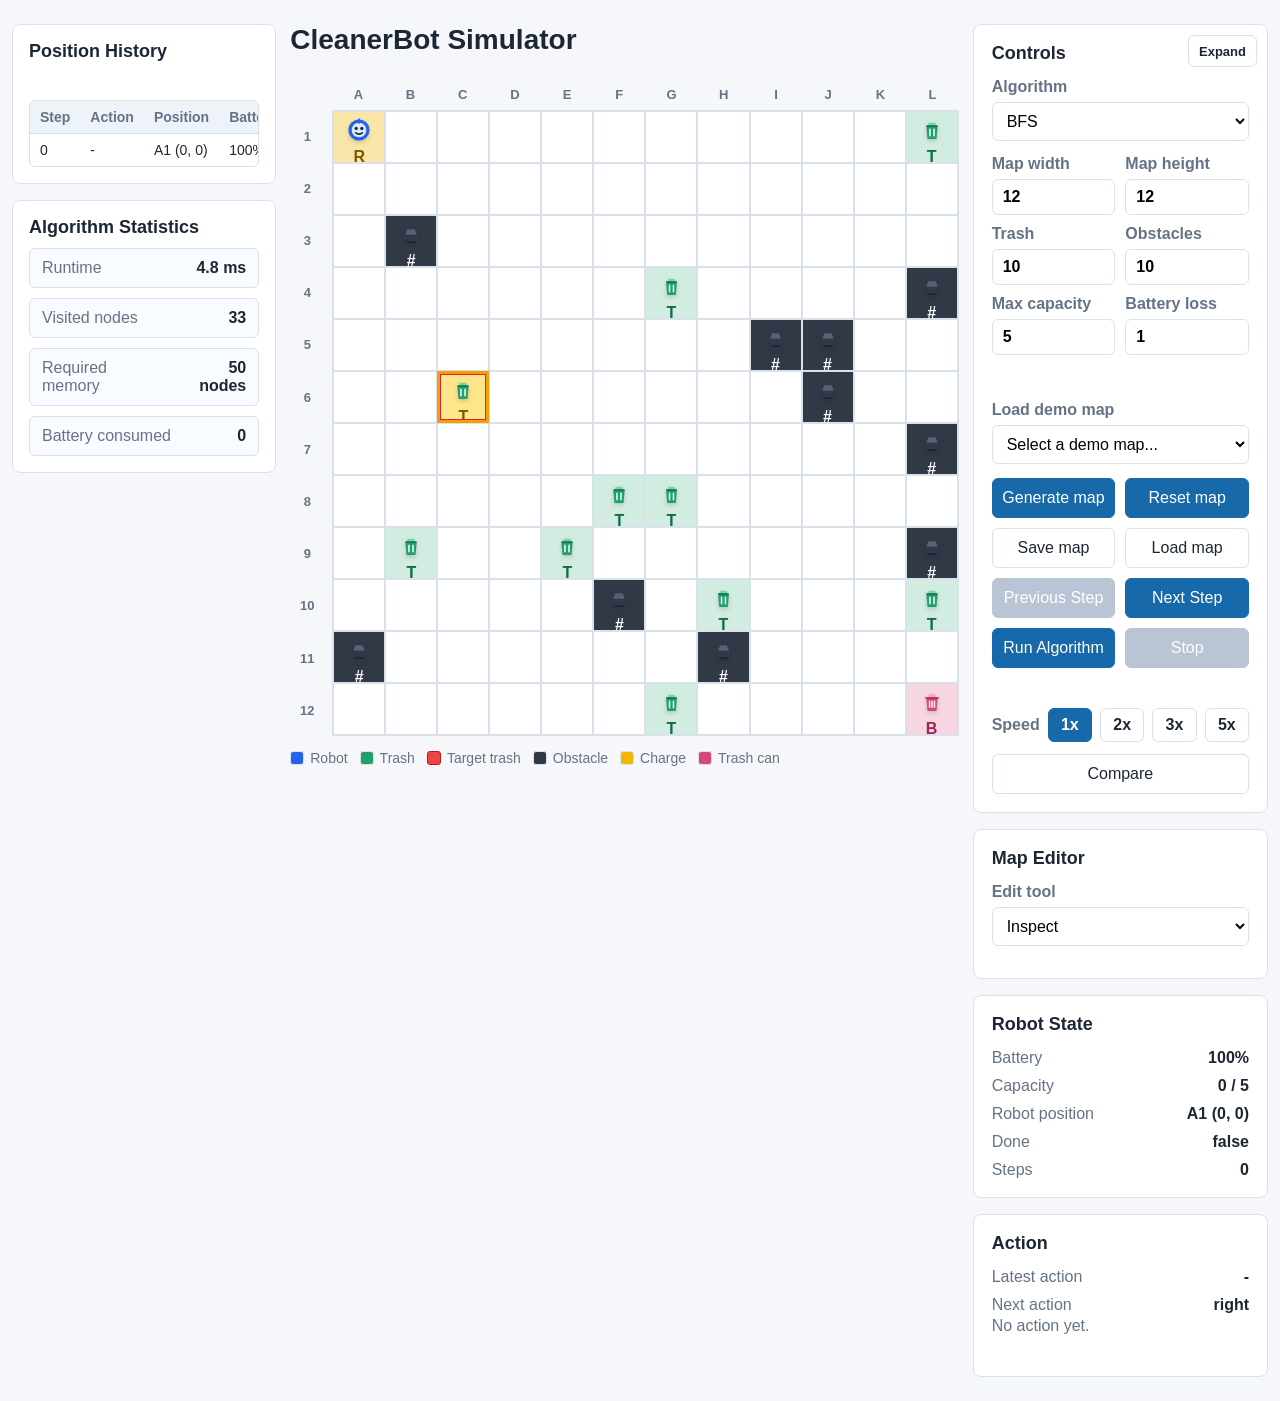
==== commit fae1b8ea: "Merge gen_map_demo and update algorithm trace UI" ====
--- a/index.html
+++ b/index.html
@@ -32,6 +32,19 @@
         </div>
       </section>
 
+      <section
+        id="tracePopup"
+        class="history-panel trace-panel trace-popup"
+        aria-label="Algorithm traversal log"
+        hidden
+      >
+        <h2>Algorithm Trace</h2>
+        <p id="heuristicDescription" class="trace-help">Heuristic: not available.</p>
+        <div id="algorithmTrace" class="trace-log">
+          <p class="trace-empty">No trace yet.</p>
+        </div>
+      </section>
+
       <section class="history-panel metrics-panel" aria-label="Algorithm statistics">
         <h2>Algorithm Statistics</h2>
         <dl class="stats-list algorithm-metrics">
@@ -75,7 +88,7 @@
       <div class="legend" aria-label="Map legend">
         <span><i class="legend-box robot"></i>Robot</span>
         <span><i class="legend-box trash"></i>Trash</span>
-        <span><i class="legend-box current-target"></i>Current target</span>
+        <span><i class="legend-box target-trash"></i>Target trash</span>
         <span><i class="legend-box obstacle"></i>Obstacle</span>
         <span><i class="legend-box charger"></i>Charge</span>
         <span><i class="legend-box trash-can"></i>Trash can</span>
@@ -125,19 +138,6 @@
               <input id="batteryLossInput" type="number" min="0" max="100" step="0.5" value="1">
             </label>
           </div>
-
-          <section
-            id="tracePopup"
-            class="history-panel trace-panel trace-popup"
-            aria-label="Algorithm traversal log"
-            hidden
-          >
-            <h2>Algorithm Trace</h2>
-            <p id="heuristicDescription" class="trace-help">Heuristic: not available.</p>
-            <div id="algorithmTrace" class="trace-log">
-              <p class="trace-empty">No trace yet.</p>
-            </div>
-          </section>
         </div>
 
         <label for="demoMapSelect">Load demo map</label>
@@ -148,11 +148,15 @@
         <div class="button-grid">
           <button id="generateButton" type="button">Generate map</button>
           <button id="resetButton" type="button">Reset map</button>
+          <button id="saveMapButton" class="secondary-button" type="button">Save map</button>
+          <button id="loadMapButton" class="secondary-button" type="button">Load map</button>
           <button id="previousStepButton" type="button">Previous Step</button>
           <button id="nextStepButton" type="button">Next Step</button>
           <button id="runButton" type="button">Run Algorithm</button>
           <button id="stopButton" type="button">Stop</button>
         </div>
+        <input id="loadMapInput" type="file" accept=".json,application/json" hidden>
+        <p id="mapStorageStatus" class="map-storage-status" role="status" aria-live="polite"></p>
 
         <div class="speed-controls" aria-label="Run speed">
           <span>Speed</span>
@@ -162,7 +166,17 @@
           <button class="speed-button" type="button" data-speed="5">5x</button>
         </div>
 
-        <button id="compareButton" class="secondary-button compare-button" type="button">Compare</button>
+        <form
+          id="compareForm"
+          class="compare-form"
+          action="compare.html"
+          method="get"
+          target="_blank"
+          rel="noopener"
+        >
+          <input id="compareStateKeyInput" type="hidden" name="stateKey">
+          <button id="compareButton" class="secondary-button compare-button" type="submit">Compare</button>
+        </form>
       </section>
 
       <section class="panel-block">
@@ -223,6 +237,24 @@
     </aside>
   </main>
 
+  <dialog id="saveMapDialog" class="map-dialog" aria-labelledby="saveMapDialogTitle">
+    <form id="saveMapForm">
+      <h2 id="saveMapDialogTitle">Save current map</h2>
+      <label for="saveMapNameInput">Map name</label>
+      <input
+        id="saveMapNameInput"
+        type="text"
+        maxlength="80"
+        autocomplete="off"
+        required
+      >
+      <div class="dialog-actions">
+        <button id="cancelSaveMapButton" class="secondary-button" type="button">Cancel</button>
+        <button type="submit">Download JSON</button>
+      </div>
+    </form>
+  </dialog>
+
   <script type="module" src="js/main.js"></script>
 </body>
 </html>
--- a/style.css
+++ b/style.css
@@ -460,31 +460,25 @@
   font-weight: 700;
 }
 
-.app-shell .trace-popup {
-  position: absolute;
-  z-index: 2;
-  inset: 0;
+.insights-panel .trace-popup {
   display: flex;
   flex-direction: column;
-  padding: 16px;
-  border-radius: 8px 8px 0 0;
-  box-shadow: 0 12px 28px rgb(29 39 51 / 18%);
+  min-height: min(72vh, 760px);
 }
 
 .app-shell .trace-popup[hidden] {
   display: none;
 }
 
-.app-shell .trace-popup h2 {
+.insights-panel .trace-popup h2 {
   flex: 0 0 auto;
-  padding-right: 70px;
-}
-
-.app-shell .trace-popup .trace-help {
+}
+
+.insights-panel .trace-popup .trace-help {
   flex: 0 0 auto;
 }
 
-.app-shell .trace-popup .trace-log {
+.insights-panel .trace-popup .trace-log {
   flex: 1 1 auto;
   min-height: 0;
   max-height: none;
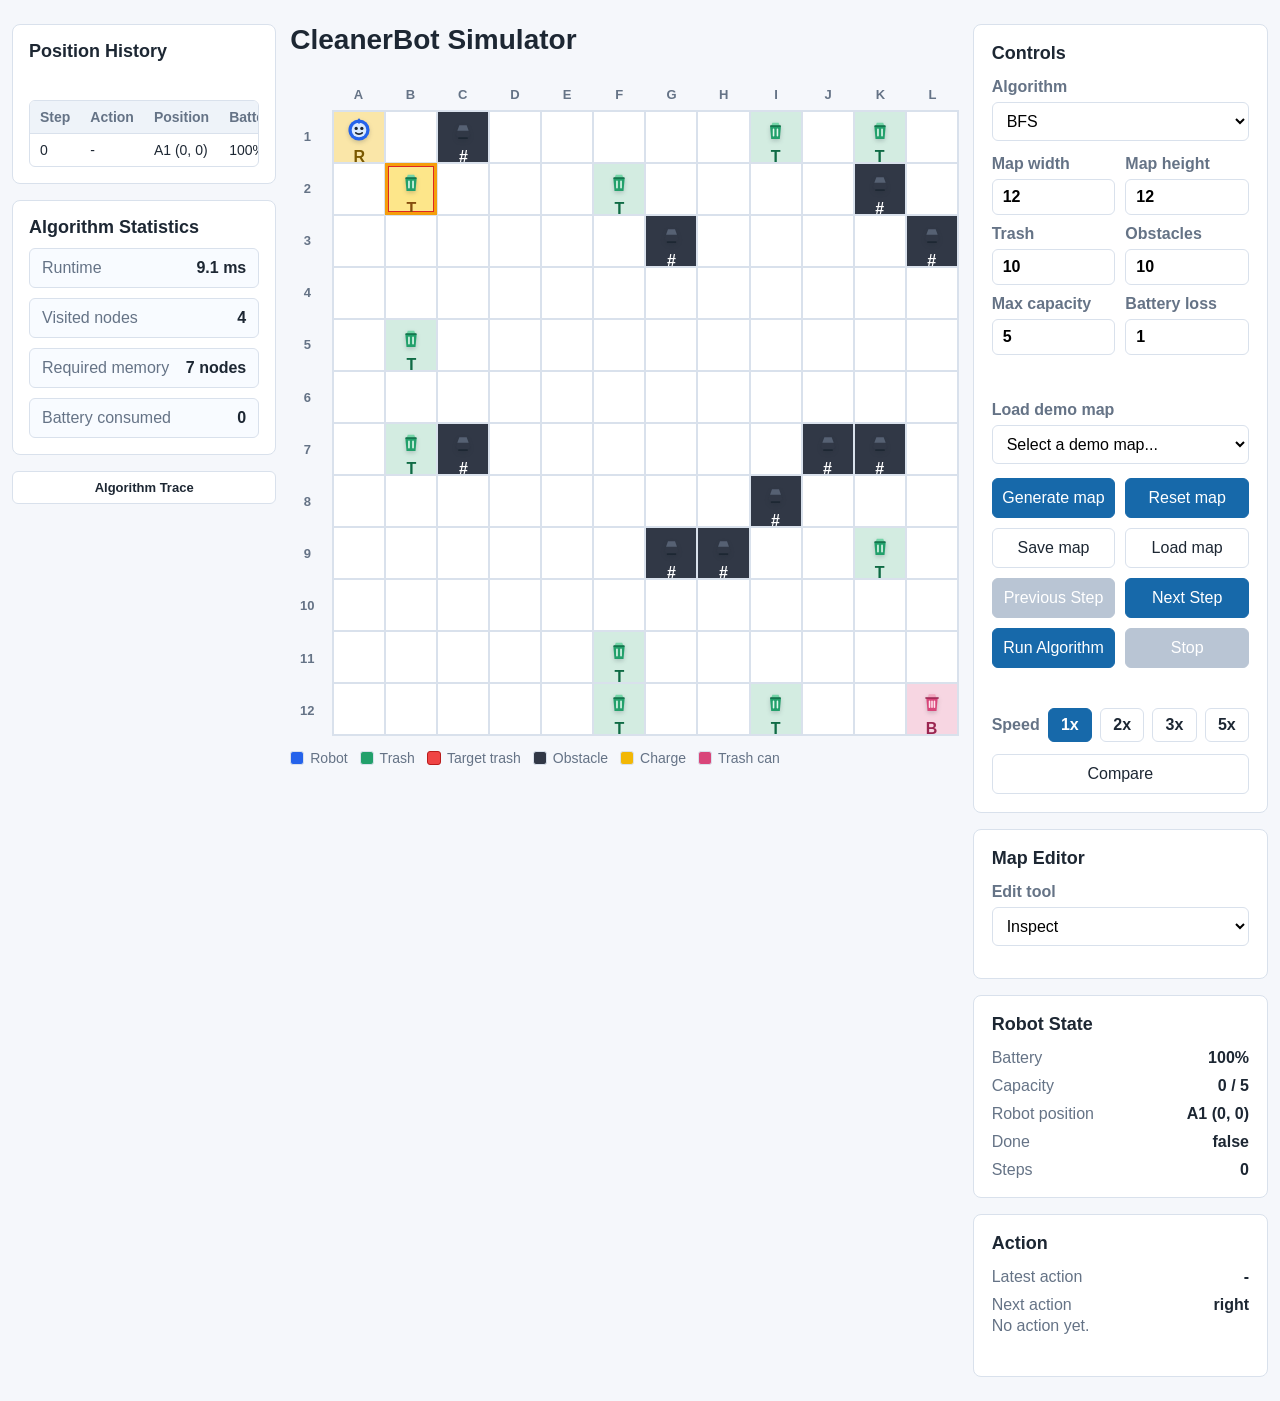
==== commit 3074feab: "done" ====
--- a/index.html
+++ b/index.html
@@ -32,6 +32,38 @@
         </div>
       </section>
 
+      <section class="history-panel metrics-panel" aria-label="Algorithm statistics">
+        <h2>Algorithm Statistics</h2>
+        <dl class="stats-list algorithm-metrics">
+          <div>
+            <dt>Runtime</dt>
+            <dd id="runtimeValue">0 ms</dd>
+          </div>
+          <div>
+            <dt>Visited nodes</dt>
+            <dd id="visitedNodesValue">0</dd>
+          </div>
+          <div>
+            <dt>Required memory</dt>
+            <dd id="requiredMemoryValue">0 nodes</dd>
+          </div>
+          <div>
+            <dt>Battery consumed</dt>
+            <dd id="batteryConsumedValue">0</dd>
+          </div>
+        </dl>
+      </section>
+
+      <button
+        id="traceToggleButton"
+        class="secondary-button trace-toggle-button"
+        type="button"
+        aria-expanded="false"
+        aria-controls="tracePopup"
+      >
+        Algorithm Trace
+      </button>
+
       <section
         id="tracePopup"
         class="history-panel trace-panel trace-popup"
@@ -44,28 +76,6 @@
           <p class="trace-empty">No trace yet.</p>
         </div>
       </section>
-
-      <section class="history-panel metrics-panel" aria-label="Algorithm statistics">
-        <h2>Algorithm Statistics</h2>
-        <dl class="stats-list algorithm-metrics">
-          <div>
-            <dt>Runtime</dt>
-            <dd id="runtimeValue">0 ms</dd>
-          </div>
-          <div>
-            <dt>Visited nodes</dt>
-            <dd id="visitedNodesValue">0</dd>
-          </div>
-          <div>
-            <dt>Required memory</dt>
-            <dd id="requiredMemoryValue">0 nodes</dd>
-          </div>
-          <div>
-            <dt>Battery consumed</dt>
-            <dd id="batteryConsumedValue">0</dd>
-          </div>
-        </dl>
-      </section>
     </aside>
 
     <section class="map-section" aria-label="Simulation map">
@@ -99,15 +109,6 @@
       <section class="panel-block controls-block">
         <div class="controls-config-region">
           <h2>Controls</h2>
-          <button
-            id="traceToggleButton"
-            class="secondary-button trace-toggle-button"
-            type="button"
-            aria-expanded="false"
-            aria-controls="tracePopup"
-          >
-            Expand
-          </button>
 
           <label for="algorithmSelect">Algorithm</label>
           <select id="algorithmSelect"></select>
--- a/style.css
+++ b/style.css
@@ -445,17 +445,10 @@
   padding: 18px;
 }
 
-.controls-config-region > h2 {
-  padding-right: 84px;
-}
-
 .trace-toggle-button {
-  position: absolute;
-  top: 10px;
-  right: 10px;
-  z-index: 3;
+  width: 100%;
   min-height: 32px;
-  padding: 5px 10px;
+  padding: 8px 12px;
   font-size: 13px;
   font-weight: 700;
 }
@@ -463,7 +456,7 @@
 .insights-panel .trace-popup {
   display: flex;
   flex-direction: column;
-  min-height: min(72vh, 760px);
+  max-height: min(52vh, 480px);
 }
 
 .app-shell .trace-popup[hidden] {
@@ -482,6 +475,7 @@
   flex: 1 1 auto;
   min-height: 0;
   max-height: none;
+  overflow: auto;
 }
 
 .panel-block,
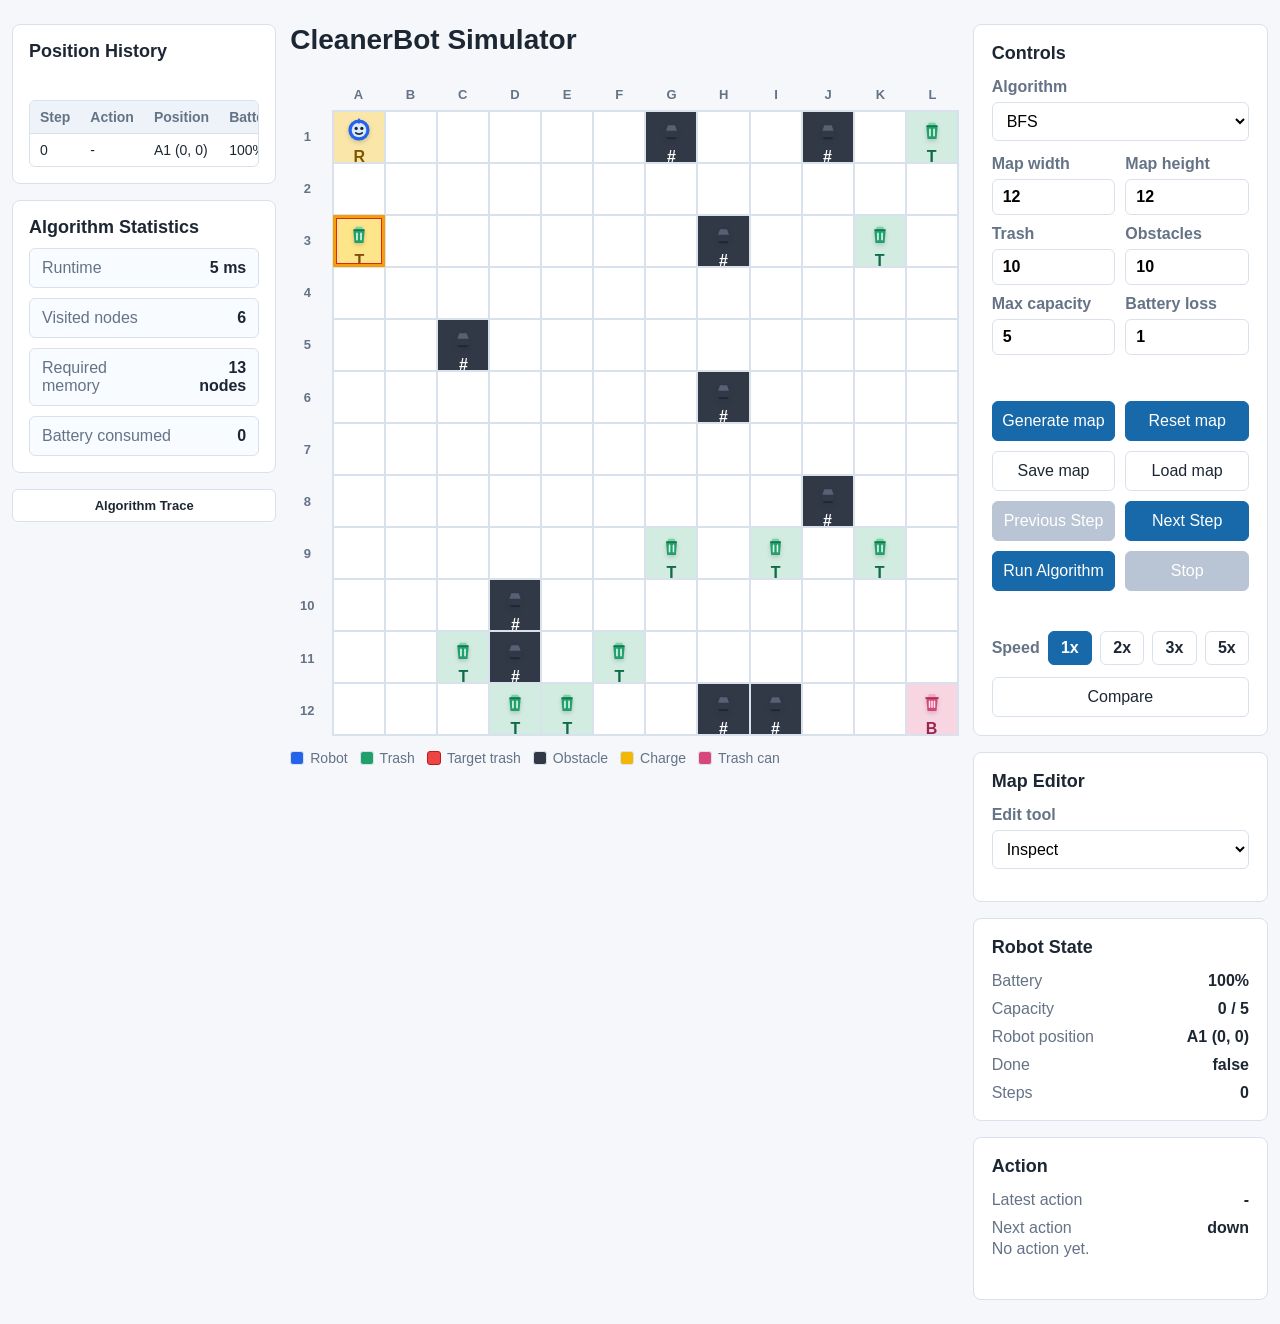
==== commit 26fad828: "up" ====
--- a/index.html
+++ b/index.html
@@ -141,11 +141,6 @@
           </div>
         </div>
 
-        <label for="demoMapSelect">Load demo map</label>
-        <select id="demoMapSelect">
-          <option value="">Select a demo map...</option>
-        </select>
-
         <div class="button-grid">
           <button id="generateButton" type="button">Generate map</button>
           <button id="resetButton" type="button">Reset map</button>
